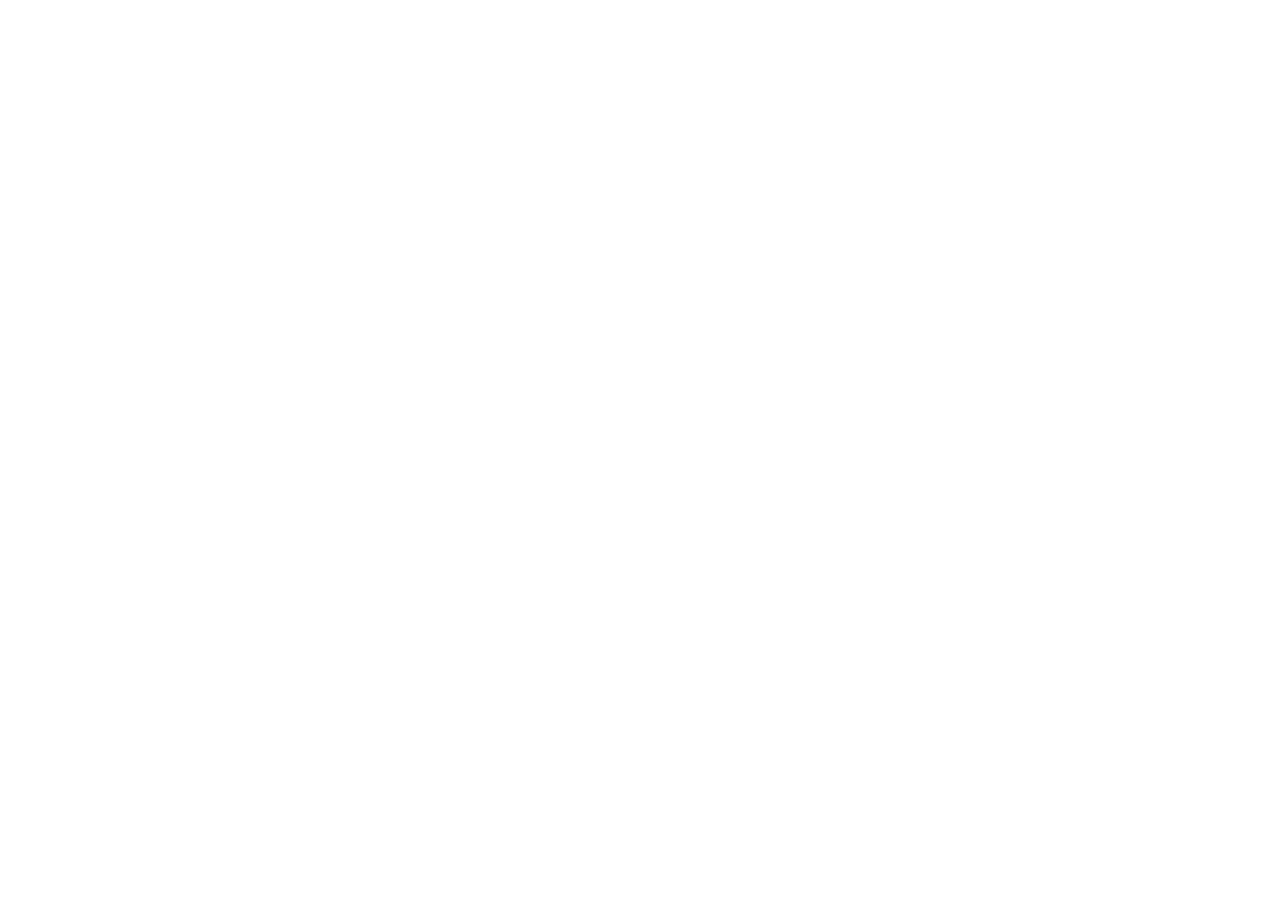
==== multi-step-form/index.html @ ce2be30a "Build project for deployment" ====
<!doctype html>
<html lang="en">
  <head>
    <meta charset="UTF-8" />
    <link rel="icon" type="image/svg+xml" href="/vite.svg" />
    <meta name="viewport" content="width=device-width, initial-scale=1.0" />
    <link rel="preconnect" href="https://fonts.googleapis.com" />
    <link rel="preconnect" href="https://fonts.gstatic.com" crossorigin />
    <link
      href="https://fonts.googleapis.com/css2?family=Ubuntu:ital,wght@0,300;0,400;0,500;0,700;1,300;1,400;1,500;1,700&display=swap"
      rel="stylesheet"
    />
    <title>Multi step form</title>
    <script type="module" crossorigin src="/assets/index-Cx0HceS1.js"></script>
    <link rel="stylesheet" crossorigin href="/assets/index-CZvbJoHm.css">
  </head>
  <body class="font-ubuntu">
    <div id="root"></div>
  </body>
</html>
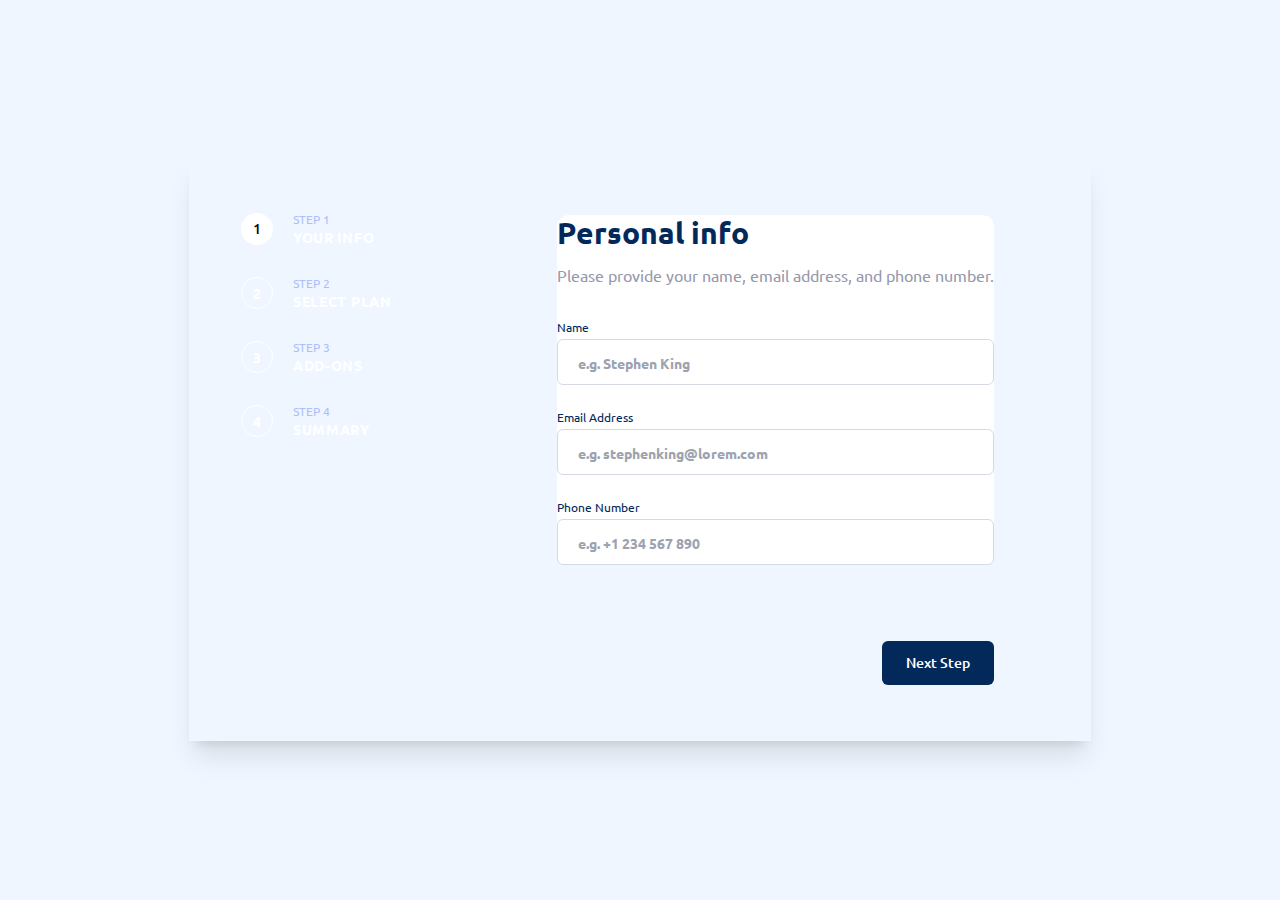
==== commit e63f91a8: "Edit js and css source to be relative to current url" ====
--- a/multi-step-form/index.html
+++ b/multi-step-form/index.html
@@ -11,8 +11,8 @@
       rel="stylesheet"
     />
     <title>Multi step form</title>
-    <script type="module" crossorigin src="/assets/index-Cx0HceS1.js"></script>
-    <link rel="stylesheet" crossorigin href="/assets/index-CZvbJoHm.css">
+    <script type="module" crossorigin src="assets/index-Cx0HceS1.js"></script>
+    <link rel="stylesheet" crossorigin href="assets/index-CZvbJoHm.css" />
   </head>
   <body class="font-ubuntu">
     <div id="root"></div>
--- a/multi-step-form/assets/index-CZvbJoHm.css
+++ b/multi-step-form/assets/index-CZvbJoHm.css
@@ -0,0 +1 @@
+*,:before,:after{--tw-border-spacing-x: 0;--tw-border-spacing-y: 0;--tw-translate-x: 0;--tw-translate-y: 0;--tw-rotate: 0;--tw-skew-x: 0;--tw-skew-y: 0;--tw-scale-x: 1;--tw-scale-y: 1;--tw-pan-x: ;--tw-pan-y: ;--tw-pinch-zoom: ;--tw-scroll-snap-strictness: proximity;--tw-gradient-from-position: ;--tw-gradient-via-position: ;--tw-gradient-to-position: ;--tw-ordinal: ;--tw-slashed-zero: ;--tw-numeric-figure: ;--tw-numeric-spacing: ;--tw-numeric-fraction: ;--tw-ring-inset: ;--tw-ring-offset-width: 0px;--tw-ring-offset-color: #fff;--tw-ring-color: rgb(59 130 246 / .5);--tw-ring-offset-shadow: 0 0 #0000;--tw-ring-shadow: 0 0 #0000;--tw-shadow: 0 0 #0000;--tw-shadow-colored: 0 0 #0000;--tw-blur: ;--tw-brightness: ;--tw-contrast: ;--tw-grayscale: ;--tw-hue-rotate: ;--tw-invert: ;--tw-saturate: ;--tw-sepia: ;--tw-drop-shadow: ;--tw-backdrop-blur: ;--tw-backdrop-brightness: ;--tw-backdrop-contrast: ;--tw-backdrop-grayscale: ;--tw-backdrop-hue-rotate: ;--tw-backdrop-invert: ;--tw-backdrop-opacity: ;--tw-backdrop-saturate: ;--tw-backdrop-sepia: ;--tw-contain-size: ;--tw-contain-layout: ;--tw-contain-paint: ;--tw-contain-style: }::backdrop{--tw-border-spacing-x: 0;--tw-border-spacing-y: 0;--tw-translate-x: 0;--tw-translate-y: 0;--tw-rotate: 0;--tw-skew-x: 0;--tw-skew-y: 0;--tw-scale-x: 1;--tw-scale-y: 1;--tw-pan-x: ;--tw-pan-y: ;--tw-pinch-zoom: ;--tw-scroll-snap-strictness: proximity;--tw-gradient-from-position: ;--tw-gradient-via-position: ;--tw-gradient-to-position: ;--tw-ordinal: ;--tw-slashed-zero: ;--tw-numeric-figure: ;--tw-numeric-spacing: ;--tw-numeric-fraction: ;--tw-ring-inset: ;--tw-ring-offset-width: 0px;--tw-ring-offset-color: #fff;--tw-ring-color: rgb(59 130 246 / .5);--tw-ring-offset-shadow: 0 0 #0000;--tw-ring-shadow: 0 0 #0000;--tw-shadow: 0 0 #0000;--tw-shadow-colored: 0 0 #0000;--tw-blur: ;--tw-brightness: ;--tw-contrast: ;--tw-grayscale: ;--tw-hue-rotate: ;--tw-invert: ;--tw-saturate: ;--tw-sepia: ;--tw-drop-shadow: ;--tw-backdrop-blur: ;--tw-backdrop-brightness: ;--tw-backdrop-contrast: ;--tw-backdrop-grayscale: ;--tw-backdrop-hue-rotate: ;--tw-backdrop-invert: ;--tw-backdrop-opacity: ;--tw-backdrop-saturate: ;--tw-backdrop-sepia: ;--tw-contain-size: ;--tw-contain-layout: ;--tw-contain-paint: ;--tw-contain-style: }*,:before,:after{box-sizing:border-box;border-width:0;border-style:solid;border-color:#e5e7eb}:before,:after{--tw-content: ""}html,:host{line-height:1.5;-webkit-text-size-adjust:100%;-moz-tab-size:4;-o-tab-size:4;tab-size:4;font-family:ui-sans-serif,system-ui,sans-serif,"Apple Color Emoji","Segoe UI Emoji",Segoe UI Symbol,"Noto Color Emoji";font-feature-settings:normal;font-variation-settings:normal;-webkit-tap-highlight-color:transparent}body{margin:0;line-height:inherit}hr{height:0;color:inherit;border-top-width:1px}abbr:where([title]){-webkit-text-decoration:underline dotted;text-decoration:underline dotted}h1,h2,h3,h4,h5,h6{font-size:inherit;font-weight:inherit}a{color:inherit;text-decoration:inherit}b,strong{font-weight:bolder}code,kbd,samp,pre{font-family:ui-monospace,SFMono-Regular,Menlo,Monaco,Consolas,Liberation Mono,Courier New,monospace;font-feature-settings:normal;font-variation-settings:normal;font-size:1em}small{font-size:80%}sub,sup{font-size:75%;line-height:0;position:relative;vertical-align:baseline}sub{bottom:-.25em}sup{top:-.5em}table{text-indent:0;border-color:inherit;border-collapse:collapse}button,input,optgroup,select,textarea{font-family:inherit;font-feature-settings:inherit;font-variation-settings:inherit;font-size:100%;font-weight:inherit;line-height:inherit;letter-spacing:inherit;color:inherit;margin:0;padding:0}button,select{text-transform:none}button,input:where([type=button]),input:where([type=reset]),input:where([type=submit]){-webkit-appearance:button;background-color:transparent;background-image:none}:-moz-focusring{outline:auto}:-moz-ui-invalid{box-shadow:none}progress{vertical-align:baseline}::-webkit-inner-spin-button,::-webkit-outer-spin-button{height:auto}[type=search]{-webkit-appearance:textfield;outline-offset:-2px}::-webkit-search-decoration{-webkit-appearance:none}::-webkit-file-upload-button{-webkit-appearance:button;font:inherit}summary{display:list-item}blockquote,dl,dd,h1,h2,h3,h4,h5,h6,hr,figure,p,pre{margin:0}fieldset{margin:0;padding:0}legend{padding:0}ol,ul,menu{list-style:none;margin:0;padding:0}dialog{padding:0}textarea{resize:vertical}input::-moz-placeholder,textarea::-moz-placeholder{opacity:1;color:#9ca3af}input::placeholder,textarea::placeholder{opacity:1;color:#9ca3af}button,[role=button]{cursor:pointer}:disabled{cursor:default}img,svg,video,canvas,audio,iframe,embed,object{display:block;vertical-align:middle}img,video{max-width:100%;height:auto}[hidden]:where(:not([hidden=until-found])){display:none}:root{--background: 0 0% 100%;--foreground: 0 0% 3.9%;--card: 0 0% 100%;--card-foreground: 0 0% 3.9%;--popover: 0 0% 100%;--popover-foreground: 0 0% 3.9%;--primary: 0 0% 9%;--primary-foreground: 0 0% 98%;--secondary: 0 0% 96.1%;--secondary-foreground: 0 0% 9%;--muted: 0 0% 96.1%;--muted-foreground: 0 0% 45.1%;--accent: 0 0% 96.1%;--accent-foreground: 0 0% 9%;--destructive: 0 84.2% 60.2%;--destructive-foreground: 0 0% 98%;--border: 0 0% 89.8%;--input: 0 0% 89.8%;--ring: 0 0% 3.9%;--chart-1: 12 76% 61%;--chart-2: 173 58% 39%;--chart-3: 197 37% 24%;--chart-4: 43 74% 66%;--chart-5: 27 87% 67%;--radius: .5rem }*{border-color:hsl(var(--border));outline-color:hsl(var(--ring) / .5)}body{background-color:hsl(var(--background));color:hsl(var(--foreground))}.pointer-events-none{pointer-events:none}.absolute{position:absolute}.relative{position:relative}.-top-1{top:-.25rem}.-top-14{top:-3.5rem}.right-0{right:0}.\!mt-10{margin-top:2.5rem!important}.\!mt-5{margin-top:1.25rem!important}.mb-3{margin-bottom:.75rem}.ml-3{margin-left:.75rem}.ml-auto{margin-left:auto}.mt-1{margin-top:.25rem}.mt-10{margin-top:2.5rem}.block{display:block}.flex{display:flex}.inline-flex{display:inline-flex}.grid{display:grid}.hidden{display:none}.aspect-square{aspect-ratio:1 / 1}.h-4{height:1rem}.h-5{height:1.25rem}.h-8{height:2rem}.h-full{height:100%}.h-screen{height:100vh}.w-14{width:3.5rem}.w-4{width:1rem}.w-5{width:1.25rem}.w-8{width:2rem}.w-9{width:2.25rem}.min-w-10{min-width:2.5rem}.max-w-\[1024px\]{max-width:1024px}.shrink-0{flex-shrink:0}.cursor-pointer{cursor:pointer}.grid-rows-\[23vh\,1fr\]{grid-template-rows:23vh 1fr}.grid-rows-\[auto\,1fr\]{grid-template-rows:auto 1fr}.flex-col{flex-direction:column}.place-items-center{place-items:center}.items-center{align-items:center}.justify-center{justify-content:center}.justify-between{justify-content:space-between}.justify-items-start{justify-items:start}.justify-items-center{justify-items:center}.gap-0\.5{gap:.125rem}.gap-1{gap:.25rem}.gap-2{gap:.5rem}.gap-3{gap:.75rem}.gap-4{gap:1rem}.gap-5{gap:1.25rem}.space-y-3>:not([hidden])~:not([hidden]){--tw-space-y-reverse: 0;margin-top:calc(.75rem * calc(1 - var(--tw-space-y-reverse)));margin-bottom:calc(.75rem * var(--tw-space-y-reverse))}.space-y-5>:not([hidden])~:not([hidden]){--tw-space-y-reverse: 0;margin-top:calc(1.25rem * calc(1 - var(--tw-space-y-reverse)));margin-bottom:calc(1.25rem * var(--tw-space-y-reverse))}.self-end{align-self:flex-end}.rounded-full{border-radius:9999px}.rounded-md{border-radius:calc(var(--radius) - 2px)}.rounded-sm{border-radius:calc(var(--radius) - 4px)}.rounded-xl{border-radius:.75rem}.border{border-width:1px}.border-2{border-width:2px}.border-b{border-bottom-width:1px}.border-neutral-cool-gray{--tw-border-opacity: 1;border-color:hsl(231 11% 63% / var(--tw-border-opacity, 1))}.border-neutral-light-gray{--tw-border-opacity: 1;border-color:hsl(229 24% 87% / var(--tw-border-opacity, 1))}.border-primary{border-color:hsl(var(--primary))}.border-primary-marine-blue{--tw-border-opacity: 1;border-color:hsl(213 96% 18% / var(--tw-border-opacity, 1))}.border-primary-purplish-blue{--tw-border-opacity: 1;border-color:hsl(243 100% 62% / var(--tw-border-opacity, 1))}.border-primary-strawberry-red{--tw-border-opacity: 1;border-color:hsl(354 84% 57% / var(--tw-border-opacity, 1))}.border-transparent{border-color:transparent}.border-white{--tw-border-opacity: 1;border-color:rgb(255 255 255 / var(--tw-border-opacity, 1))}.\!bg-primary-marine-blue{--tw-bg-opacity: 1 !important;background-color:hsl(213 96% 18% / var(--tw-bg-opacity, 1))!important}.bg-background{background-color:hsl(var(--background))}.bg-neutral-magnolia{--tw-bg-opacity: 1;background-color:hsl(217 100% 97% / var(--tw-bg-opacity, 1))}.bg-primary-marine-blue{--tw-bg-opacity: 1;background-color:hsl(213 96% 18% / var(--tw-bg-opacity, 1))}.bg-white{--tw-bg-opacity: 1;background-color:rgb(255 255 255 / var(--tw-bg-opacity, 1))}.bg-\[url\(\'\/images\/bg-sidebar-mobile\.svg\'\)\]{background-image:url(/images/bg-sidebar-mobile.svg)}.bg-cover{background-size:cover}.bg-center{background-position:center}.p-4{padding:1rem}.p-5{padding:1.25rem}.p-8{padding:2rem}.p-9{padding:2.25rem}.px-4{padding-left:1rem;padding-right:1rem}.px-5{padding-left:1.25rem;padding-right:1.25rem}.px-6{padding-left:1.5rem;padding-right:1.5rem}.py-10{padding-top:2.5rem;padding-bottom:2.5rem}.py-2{padding-top:.5rem;padding-bottom:.5rem}.py-2\.5{padding-top:.625rem;padding-bottom:.625rem}.py-3{padding-top:.75rem;padding-bottom:.75rem}.py-8{padding-top:2rem;padding-bottom:2rem}.pb-2{padding-bottom:.5rem}.text-center{text-align:center}.text-start{text-align:start}.font-ubuntu{font-family:Ubuntu,sans-serif}.text-2xl{font-size:1.5rem;line-height:2rem}.text-sm{font-size:.875rem;line-height:1.25rem}.text-xs{font-size:.75rem;line-height:1rem}.font-bold{font-weight:700}.font-medium{font-weight:500}.font-normal{font-weight:400}.font-semibold{font-weight:600}.uppercase{text-transform:uppercase}.tracking-normal{letter-spacing:0em}.tracking-wider{letter-spacing:.05em}.text-current{color:currentColor}.text-neutral-cool-gray{--tw-text-opacity: 1;color:hsl(231 11% 63% / var(--tw-text-opacity, 1))}.text-primary-marine-blue{--tw-text-opacity: 1;color:hsl(213 96% 18% / var(--tw-text-opacity, 1))}.text-primary-pastel-blue{--tw-text-opacity: 1;color:hsl(228 100% 84% / var(--tw-text-opacity, 1))}.text-primary-purplish-blue{--tw-text-opacity: 1;color:hsl(243 100% 62% / var(--tw-text-opacity, 1))}.text-primary-strawberry-red{--tw-text-opacity: 1;color:hsl(354 84% 57% / var(--tw-text-opacity, 1))}.text-white{--tw-text-opacity: 1;color:rgb(255 255 255 / var(--tw-text-opacity, 1))}.underline{text-decoration-line:underline}.accent-primary-purplish-blue{accent-color:hsl(243,100%,62%)}.shadow{--tw-shadow: 0 1px 3px 0 rgb(0 0 0 / .1), 0 1px 2px -1px rgb(0 0 0 / .1);--tw-shadow-colored: 0 1px 3px 0 var(--tw-shadow-color), 0 1px 2px -1px var(--tw-shadow-color);box-shadow:var(--tw-ring-offset-shadow, 0 0 #0000),var(--tw-ring-shadow, 0 0 #0000),var(--tw-shadow)}.shadow-lg{--tw-shadow: 0 10px 15px -3px rgb(0 0 0 / .1), 0 4px 6px -4px rgb(0 0 0 / .1);--tw-shadow-colored: 0 10px 15px -3px var(--tw-shadow-color), 0 4px 6px -4px var(--tw-shadow-color);box-shadow:var(--tw-ring-offset-shadow, 0 0 #0000),var(--tw-ring-shadow, 0 0 #0000),var(--tw-shadow)}.shadow-sm{--tw-shadow: 0 1px 2px 0 rgb(0 0 0 / .05);--tw-shadow-colored: 0 1px 2px 0 var(--tw-shadow-color);box-shadow:var(--tw-ring-offset-shadow, 0 0 #0000),var(--tw-ring-shadow, 0 0 #0000),var(--tw-shadow)}.shadow-xl{--tw-shadow: 0 20px 25px -5px rgb(0 0 0 / .1), 0 8px 10px -6px rgb(0 0 0 / .1);--tw-shadow-colored: 0 20px 25px -5px var(--tw-shadow-color), 0 8px 10px -6px var(--tw-shadow-color);box-shadow:var(--tw-ring-offset-shadow, 0 0 #0000),var(--tw-ring-shadow, 0 0 #0000),var(--tw-shadow)}.ring-0{--tw-ring-offset-shadow: var(--tw-ring-inset) 0 0 0 var(--tw-ring-offset-width) var(--tw-ring-offset-color);--tw-ring-shadow: var(--tw-ring-inset) 0 0 0 calc(0px + var(--tw-ring-offset-width)) var(--tw-ring-color);box-shadow:var(--tw-ring-offset-shadow),var(--tw-ring-shadow),var(--tw-shadow, 0 0 #0000)}.filter{filter:var(--tw-blur) var(--tw-brightness) var(--tw-contrast) var(--tw-grayscale) var(--tw-hue-rotate) var(--tw-invert) var(--tw-saturate) var(--tw-sepia) var(--tw-drop-shadow)}.transition-all{transition-property:all;transition-timing-function:cubic-bezier(.4,0,.2,1);transition-duration:.15s}.transition-colors{transition-property:color,background-color,border-color,text-decoration-color,fill,stroke;transition-timing-function:cubic-bezier(.4,0,.2,1);transition-duration:.15s}.transition-transform{transition-property:transform;transition-timing-function:cubic-bezier(.4,0,.2,1);transition-duration:.15s}.duration-300{transition-duration:.3s}@keyframes enter{0%{opacity:var(--tw-enter-opacity, 1);transform:translate3d(var(--tw-enter-translate-x, 0),var(--tw-enter-translate-y, 0),0) scale3d(var(--tw-enter-scale, 1),var(--tw-enter-scale, 1),var(--tw-enter-scale, 1)) rotate(var(--tw-enter-rotate, 0))}}@keyframes exit{to{opacity:var(--tw-exit-opacity, 1);transform:translate3d(var(--tw-exit-translate-x, 0),var(--tw-exit-translate-y, 0),0) scale3d(var(--tw-exit-scale, 1),var(--tw-exit-scale, 1),var(--tw-exit-scale, 1)) rotate(var(--tw-exit-rotate, 0))}}.duration-300{animation-duration:.3s}.placeholder\:text-sm::-moz-placeholder{font-size:.875rem;line-height:1.25rem}.placeholder\:text-sm::placeholder{font-size:.875rem;line-height:1.25rem}.placeholder\:font-semibold::-moz-placeholder{font-weight:600}.placeholder\:font-semibold::placeholder{font-weight:600}.hover\:cursor-pointer:hover{cursor:pointer}.hover\:border-primary-marine-blue:hover{--tw-border-opacity: 1;border-color:hsl(213 96% 18% / var(--tw-border-opacity, 1))}.hover\:border-primary-purplish-blue:hover{--tw-border-opacity: 1;border-color:hsl(243 100% 62% / var(--tw-border-opacity, 1))}.hover\:bg-primary-marine-blue\/85:hover{background-color:#02295ad9}.hover\:text-primary-marine-blue:hover{--tw-text-opacity: 1;color:hsl(213 96% 18% / var(--tw-text-opacity, 1))}.hover\:text-primary-purplish-blue:hover{--tw-text-opacity: 1;color:hsl(243 100% 62% / var(--tw-text-opacity, 1))}.focus\:outline:focus{outline-style:solid}.focus\:outline-primary-marine-blue:focus{outline-color:#02295a}.focus-visible\:outline-none:focus-visible{outline:2px solid transparent;outline-offset:2px}.focus-visible\:ring-1:focus-visible{--tw-ring-offset-shadow: var(--tw-ring-inset) 0 0 0 var(--tw-ring-offset-width) var(--tw-ring-offset-color);--tw-ring-shadow: var(--tw-ring-inset) 0 0 0 calc(1px + var(--tw-ring-offset-width)) var(--tw-ring-color);box-shadow:var(--tw-ring-offset-shadow),var(--tw-ring-shadow),var(--tw-shadow, 0 0 #0000)}.focus-visible\:ring-2:focus-visible{--tw-ring-offset-shadow: var(--tw-ring-inset) 0 0 0 var(--tw-ring-offset-width) var(--tw-ring-offset-color);--tw-ring-shadow: var(--tw-ring-inset) 0 0 0 calc(2px + var(--tw-ring-offset-width)) var(--tw-ring-color);box-shadow:var(--tw-ring-offset-shadow),var(--tw-ring-shadow),var(--tw-shadow, 0 0 #0000)}.focus-visible\:ring-ring:focus-visible{--tw-ring-color: hsl(var(--ring))}.focus-visible\:ring-offset-2:focus-visible{--tw-ring-offset-width: 2px}.focus-visible\:ring-offset-background:focus-visible{--tw-ring-offset-color: hsl(var(--background))}.disabled\:cursor-not-allowed:disabled{cursor:not-allowed}.disabled\:opacity-50:disabled{opacity:.5}.data-\[state\=checked\]\:translate-x-4[data-state=checked]{--tw-translate-x: 1rem;transform:translate(var(--tw-translate-x),var(--tw-translate-y)) rotate(var(--tw-rotate)) skew(var(--tw-skew-x)) skewY(var(--tw-skew-y)) scaleX(var(--tw-scale-x)) scaleY(var(--tw-scale-y))}.data-\[state\=unchecked\]\:translate-x-0[data-state=unchecked]{--tw-translate-x: 0px;transform:translate(var(--tw-translate-x),var(--tw-translate-y)) rotate(var(--tw-rotate)) skew(var(--tw-skew-x)) skewY(var(--tw-skew-y)) scaleX(var(--tw-scale-x)) scaleY(var(--tw-scale-y))}.data-\[state\=checked\]\:bg-primary[data-state=checked]{background-color:hsl(var(--primary))}.data-\[state\=unchecked\]\:bg-input[data-state=unchecked]{background-color:hsl(var(--input))}.data-\[state\=checked\]\:text-primary-foreground[data-state=checked]{color:hsl(var(--primary-foreground))}@media (min-width: 1024px){.lg\:top-0{top:0}.lg\:my-36{margin-top:9rem;margin-bottom:9rem}.lg\:\!mb-10{margin-bottom:2.5rem!important}.lg\:\!mb-8{margin-bottom:2rem!important}.lg\:\!mt-7{margin-top:1.75rem!important}.lg\:flex{display:flex}.lg\:grid{display:grid}.lg\:h-auto{height:auto}.lg\:h-full{height:100%}.lg\:min-h-\[550px\]{min-height:550px}.lg\:min-w-\[270px\]{min-width:270px}.lg\:min-w-\[400px\]{min-width:400px}.lg\:grid-cols-3{grid-template-columns:repeat(3,minmax(0,1fr))}.lg\:grid-cols-\[270px_minmax\(600px\,1fr\)\]{grid-template-columns:270px minmax(600px,1fr)}.lg\:grid-rows-1{grid-template-rows:repeat(1,minmax(0,1fr))}.lg\:flex-col{flex-direction:column}.lg\:place-items-center{place-items:center}.lg\:items-start{align-items:flex-start}.lg\:gap-12{gap:3rem}.lg\:gap-6{gap:1.5rem}.lg\:gap-7{gap:1.75rem}.lg\:place-self-center{place-self:center}.lg\:rounded-xl{border-radius:.75rem}.lg\:bg-neutral-magnolia{--tw-bg-opacity: 1;background-color:hsl(217 100% 97% / var(--tw-bg-opacity, 1))}.lg\:bg-\[url\(\'\/images\/bg-sidebar-desktop\.svg\'\)\]{background-image:url(/images/bg-sidebar-desktop.svg)}.lg\:p-0{padding:0}.lg\:p-4{padding:1rem}.lg\:px-24{padding-left:6rem;padding-right:6rem}.lg\:px-6{padding-left:1.5rem;padding-right:1.5rem}.lg\:py-10{padding-top:2.5rem;padding-bottom:2.5rem}.lg\:py-3{padding-top:.75rem;padding-bottom:.75rem}.lg\:pr-12{padding-right:3rem}.lg\:text-3xl{font-size:1.875rem;line-height:2.25rem}.lg\:text-\[0\.95rem\]{font-size:.95rem}.lg\:text-sm{font-size:.875rem;line-height:1.25rem}.lg\:shadow-none{--tw-shadow: 0 0 #0000;--tw-shadow-colored: 0 0 #0000;box-shadow:var(--tw-ring-offset-shadow, 0 0 #0000),var(--tw-ring-shadow, 0 0 #0000),var(--tw-shadow)}.lg\:shadow-xl{--tw-shadow: 0 20px 25px -5px rgb(0 0 0 / .1), 0 8px 10px -6px rgb(0 0 0 / .1);--tw-shadow-colored: 0 20px 25px -5px var(--tw-shadow-color), 0 8px 10px -6px var(--tw-shadow-color);box-shadow:var(--tw-ring-offset-shadow, 0 0 #0000),var(--tw-ring-shadow, 0 0 #0000),var(--tw-shadow)}}
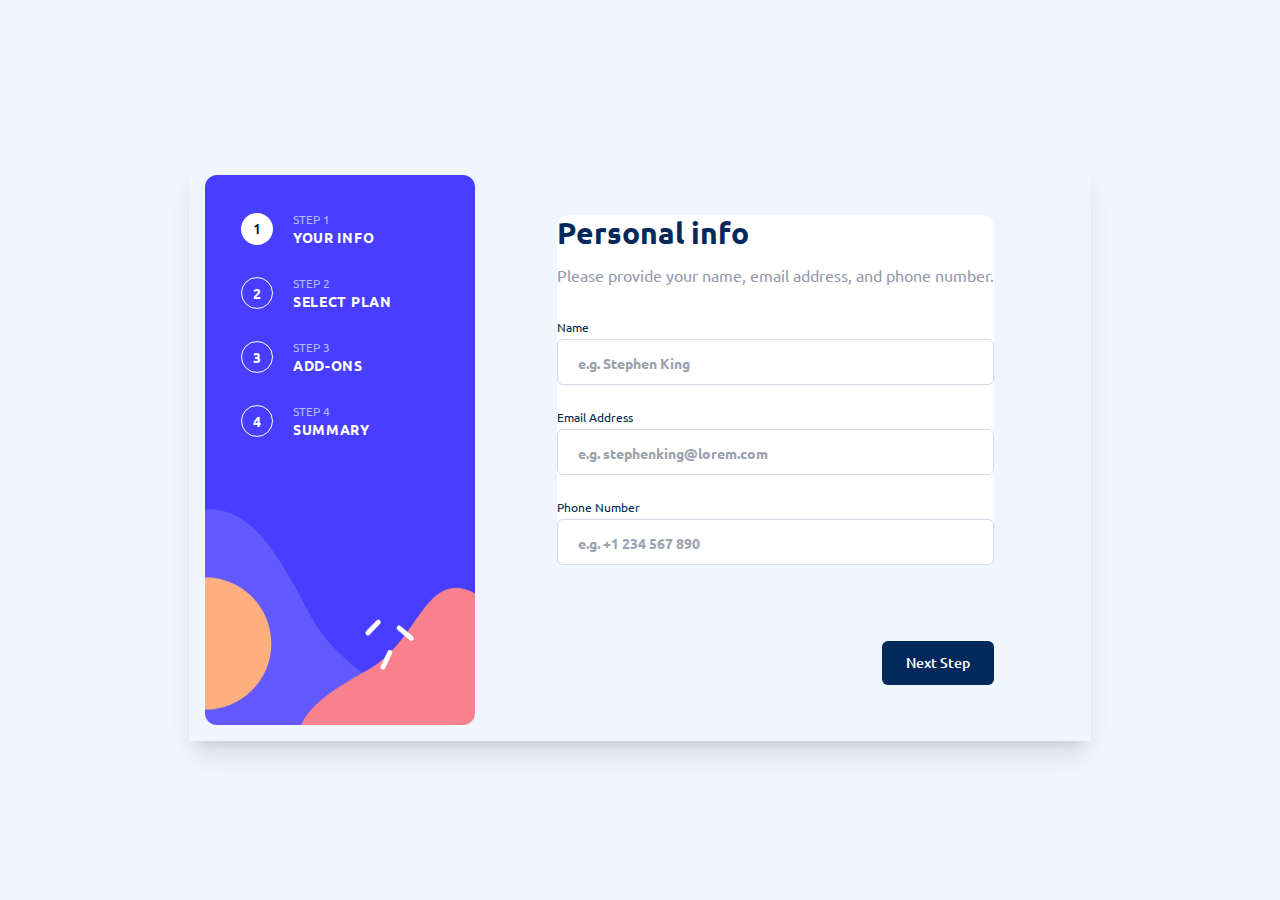
==== commit 53a726d7: "Fix background path" ====
--- a/multi-step-form/index.html
+++ b/multi-step-form/index.html
@@ -2,7 +2,7 @@
 <html lang="en">
   <head>
     <meta charset="UTF-8" />
-    <link rel="icon" type="image/svg+xml" href="/vite.svg" />
+    <link rel="icon" type="image/svg+xml" href="./vite.svg" />
     <meta name="viewport" content="width=device-width, initial-scale=1.0" />
     <link rel="preconnect" href="https://fonts.googleapis.com" />
     <link rel="preconnect" href="https://fonts.gstatic.com" crossorigin />
@@ -11,8 +11,8 @@
       rel="stylesheet"
     />
     <title>Multi step form</title>
-    <script type="module" crossorigin src="assets/index-Cx0HceS1.js"></script>
-    <link rel="stylesheet" crossorigin href="assets/index-CZvbJoHm.css" />
+    <script type="module" crossorigin src="./assets/index-Bz0gQOQI.js"></script>
+    <link rel="stylesheet" crossorigin href="./assets/index-C8BPb2s_.css">
   </head>
   <body class="font-ubuntu">
     <div id="root"></div>
--- a/multi-step-form/assets/index-C8BPb2s_.css
+++ b/multi-step-form/assets/index-C8BPb2s_.css
@@ -0,0 +1 @@
+*,:before,:after{--tw-border-spacing-x: 0;--tw-border-spacing-y: 0;--tw-translate-x: 0;--tw-translate-y: 0;--tw-rotate: 0;--tw-skew-x: 0;--tw-skew-y: 0;--tw-scale-x: 1;--tw-scale-y: 1;--tw-pan-x: ;--tw-pan-y: ;--tw-pinch-zoom: ;--tw-scroll-snap-strictness: proximity;--tw-gradient-from-position: ;--tw-gradient-via-position: ;--tw-gradient-to-position: ;--tw-ordinal: ;--tw-slashed-zero: ;--tw-numeric-figure: ;--tw-numeric-spacing: ;--tw-numeric-fraction: ;--tw-ring-inset: ;--tw-ring-offset-width: 0px;--tw-ring-offset-color: #fff;--tw-ring-color: rgb(59 130 246 / .5);--tw-ring-offset-shadow: 0 0 #0000;--tw-ring-shadow: 0 0 #0000;--tw-shadow: 0 0 #0000;--tw-shadow-colored: 0 0 #0000;--tw-blur: ;--tw-brightness: ;--tw-contrast: ;--tw-grayscale: ;--tw-hue-rotate: ;--tw-invert: ;--tw-saturate: ;--tw-sepia: ;--tw-drop-shadow: ;--tw-backdrop-blur: ;--tw-backdrop-brightness: ;--tw-backdrop-contrast: ;--tw-backdrop-grayscale: ;--tw-backdrop-hue-rotate: ;--tw-backdrop-invert: ;--tw-backdrop-opacity: ;--tw-backdrop-saturate: ;--tw-backdrop-sepia: ;--tw-contain-size: ;--tw-contain-layout: ;--tw-contain-paint: ;--tw-contain-style: }::backdrop{--tw-border-spacing-x: 0;--tw-border-spacing-y: 0;--tw-translate-x: 0;--tw-translate-y: 0;--tw-rotate: 0;--tw-skew-x: 0;--tw-skew-y: 0;--tw-scale-x: 1;--tw-scale-y: 1;--tw-pan-x: ;--tw-pan-y: ;--tw-pinch-zoom: ;--tw-scroll-snap-strictness: proximity;--tw-gradient-from-position: ;--tw-gradient-via-position: ;--tw-gradient-to-position: ;--tw-ordinal: ;--tw-slashed-zero: ;--tw-numeric-figure: ;--tw-numeric-spacing: ;--tw-numeric-fraction: ;--tw-ring-inset: ;--tw-ring-offset-width: 0px;--tw-ring-offset-color: #fff;--tw-ring-color: rgb(59 130 246 / .5);--tw-ring-offset-shadow: 0 0 #0000;--tw-ring-shadow: 0 0 #0000;--tw-shadow: 0 0 #0000;--tw-shadow-colored: 0 0 #0000;--tw-blur: ;--tw-brightness: ;--tw-contrast: ;--tw-grayscale: ;--tw-hue-rotate: ;--tw-invert: ;--tw-saturate: ;--tw-sepia: ;--tw-drop-shadow: ;--tw-backdrop-blur: ;--tw-backdrop-brightness: ;--tw-backdrop-contrast: ;--tw-backdrop-grayscale: ;--tw-backdrop-hue-rotate: ;--tw-backdrop-invert: ;--tw-backdrop-opacity: ;--tw-backdrop-saturate: ;--tw-backdrop-sepia: ;--tw-contain-size: ;--tw-contain-layout: ;--tw-contain-paint: ;--tw-contain-style: }*,:before,:after{box-sizing:border-box;border-width:0;border-style:solid;border-color:#e5e7eb}:before,:after{--tw-content: ""}html,:host{line-height:1.5;-webkit-text-size-adjust:100%;-moz-tab-size:4;-o-tab-size:4;tab-size:4;font-family:ui-sans-serif,system-ui,sans-serif,"Apple Color Emoji","Segoe UI Emoji",Segoe UI Symbol,"Noto Color Emoji";font-feature-settings:normal;font-variation-settings:normal;-webkit-tap-highlight-color:transparent}body{margin:0;line-height:inherit}hr{height:0;color:inherit;border-top-width:1px}abbr:where([title]){-webkit-text-decoration:underline dotted;text-decoration:underline dotted}h1,h2,h3,h4,h5,h6{font-size:inherit;font-weight:inherit}a{color:inherit;text-decoration:inherit}b,strong{font-weight:bolder}code,kbd,samp,pre{font-family:ui-monospace,SFMono-Regular,Menlo,Monaco,Consolas,Liberation Mono,Courier New,monospace;font-feature-settings:normal;font-variation-settings:normal;font-size:1em}small{font-size:80%}sub,sup{font-size:75%;line-height:0;position:relative;vertical-align:baseline}sub{bottom:-.25em}sup{top:-.5em}table{text-indent:0;border-color:inherit;border-collapse:collapse}button,input,optgroup,select,textarea{font-family:inherit;font-feature-settings:inherit;font-variation-settings:inherit;font-size:100%;font-weight:inherit;line-height:inherit;letter-spacing:inherit;color:inherit;margin:0;padding:0}button,select{text-transform:none}button,input:where([type=button]),input:where([type=reset]),input:where([type=submit]){-webkit-appearance:button;background-color:transparent;background-image:none}:-moz-focusring{outline:auto}:-moz-ui-invalid{box-shadow:none}progress{vertical-align:baseline}::-webkit-inner-spin-button,::-webkit-outer-spin-button{height:auto}[type=search]{-webkit-appearance:textfield;outline-offset:-2px}::-webkit-search-decoration{-webkit-appearance:none}::-webkit-file-upload-button{-webkit-appearance:button;font:inherit}summary{display:list-item}blockquote,dl,dd,h1,h2,h3,h4,h5,h6,hr,figure,p,pre{margin:0}fieldset{margin:0;padding:0}legend{padding:0}ol,ul,menu{list-style:none;margin:0;padding:0}dialog{padding:0}textarea{resize:vertical}input::-moz-placeholder,textarea::-moz-placeholder{opacity:1;color:#9ca3af}input::placeholder,textarea::placeholder{opacity:1;color:#9ca3af}button,[role=button]{cursor:pointer}:disabled{cursor:default}img,svg,video,canvas,audio,iframe,embed,object{display:block;vertical-align:middle}img,video{max-width:100%;height:auto}[hidden]:where(:not([hidden=until-found])){display:none}:root{--background: 0 0% 100%;--foreground: 0 0% 3.9%;--card: 0 0% 100%;--card-foreground: 0 0% 3.9%;--popover: 0 0% 100%;--popover-foreground: 0 0% 3.9%;--primary: 0 0% 9%;--primary-foreground: 0 0% 98%;--secondary: 0 0% 96.1%;--secondary-foreground: 0 0% 9%;--muted: 0 0% 96.1%;--muted-foreground: 0 0% 45.1%;--accent: 0 0% 96.1%;--accent-foreground: 0 0% 9%;--destructive: 0 84.2% 60.2%;--destructive-foreground: 0 0% 98%;--border: 0 0% 89.8%;--input: 0 0% 89.8%;--ring: 0 0% 3.9%;--chart-1: 12 76% 61%;--chart-2: 173 58% 39%;--chart-3: 197 37% 24%;--chart-4: 43 74% 66%;--chart-5: 27 87% 67%;--radius: .5rem }*{border-color:hsl(var(--border));outline-color:hsl(var(--ring) / .5)}body{background-color:hsl(var(--background));color:hsl(var(--foreground))}.pointer-events-none{pointer-events:none}.absolute{position:absolute}.relative{position:relative}.-top-1{top:-.25rem}.-top-14{top:-3.5rem}.right-0{right:0}.\!mt-10{margin-top:2.5rem!important}.\!mt-5{margin-top:1.25rem!important}.mb-3{margin-bottom:.75rem}.ml-3{margin-left:.75rem}.ml-auto{margin-left:auto}.mt-1{margin-top:.25rem}.mt-10{margin-top:2.5rem}.block{display:block}.flex{display:flex}.inline-flex{display:inline-flex}.grid{display:grid}.hidden{display:none}.aspect-square{aspect-ratio:1 / 1}.h-4{height:1rem}.h-5{height:1.25rem}.h-8{height:2rem}.h-full{height:100%}.h-screen{height:100vh}.w-14{width:3.5rem}.w-4{width:1rem}.w-5{width:1.25rem}.w-8{width:2rem}.w-9{width:2.25rem}.min-w-10{min-width:2.5rem}.max-w-\[1024px\]{max-width:1024px}.shrink-0{flex-shrink:0}.cursor-pointer{cursor:pointer}.grid-rows-\[23vh\,1fr\]{grid-template-rows:23vh 1fr}.grid-rows-\[auto\,1fr\]{grid-template-rows:auto 1fr}.flex-col{flex-direction:column}.place-items-center{place-items:center}.items-center{align-items:center}.justify-center{justify-content:center}.justify-between{justify-content:space-between}.justify-items-start{justify-items:start}.justify-items-center{justify-items:center}.gap-0\.5{gap:.125rem}.gap-1{gap:.25rem}.gap-2{gap:.5rem}.gap-3{gap:.75rem}.gap-4{gap:1rem}.gap-5{gap:1.25rem}.space-y-3>:not([hidden])~:not([hidden]){--tw-space-y-reverse: 0;margin-top:calc(.75rem * calc(1 - var(--tw-space-y-reverse)));margin-bottom:calc(.75rem * var(--tw-space-y-reverse))}.space-y-5>:not([hidden])~:not([hidden]){--tw-space-y-reverse: 0;margin-top:calc(1.25rem * calc(1 - var(--tw-space-y-reverse)));margin-bottom:calc(1.25rem * var(--tw-space-y-reverse))}.self-end{align-self:flex-end}.rounded-full{border-radius:9999px}.rounded-md{border-radius:calc(var(--radius) - 2px)}.rounded-sm{border-radius:calc(var(--radius) - 4px)}.rounded-xl{border-radius:.75rem}.border{border-width:1px}.border-2{border-width:2px}.border-b{border-bottom-width:1px}.border-neutral-cool-gray{--tw-border-opacity: 1;border-color:hsl(231 11% 63% / var(--tw-border-opacity, 1))}.border-neutral-light-gray{--tw-border-opacity: 1;border-color:hsl(229 24% 87% / var(--tw-border-opacity, 1))}.border-primary{border-color:hsl(var(--primary))}.border-primary-marine-blue{--tw-border-opacity: 1;border-color:hsl(213 96% 18% / var(--tw-border-opacity, 1))}.border-primary-purplish-blue{--tw-border-opacity: 1;border-color:hsl(243 100% 62% / var(--tw-border-opacity, 1))}.border-primary-strawberry-red{--tw-border-opacity: 1;border-color:hsl(354 84% 57% / var(--tw-border-opacity, 1))}.border-transparent{border-color:transparent}.border-white{--tw-border-opacity: 1;border-color:rgb(255 255 255 / var(--tw-border-opacity, 1))}.\!bg-primary-marine-blue{--tw-bg-opacity: 1 !important;background-color:hsl(213 96% 18% / var(--tw-bg-opacity, 1))!important}.bg-background{background-color:hsl(var(--background))}.bg-neutral-magnolia{--tw-bg-opacity: 1;background-color:hsl(217 100% 97% / var(--tw-bg-opacity, 1))}.bg-primary-marine-blue{--tw-bg-opacity: 1;background-color:hsl(213 96% 18% / var(--tw-bg-opacity, 1))}.bg-white{--tw-bg-opacity: 1;background-color:rgb(255 255 255 / var(--tw-bg-opacity, 1))}.bg-\[url\(\'\.\.\/images\/bg-sidebar-mobile\.svg\'\)\]{background-image:url(../images/bg-sidebar-mobile.svg)}.bg-cover{background-size:cover}.bg-center{background-position:center}.p-4{padding:1rem}.p-5{padding:1.25rem}.p-8{padding:2rem}.p-9{padding:2.25rem}.px-4{padding-left:1rem;padding-right:1rem}.px-5{padding-left:1.25rem;padding-right:1.25rem}.px-6{padding-left:1.5rem;padding-right:1.5rem}.py-10{padding-top:2.5rem;padding-bottom:2.5rem}.py-2{padding-top:.5rem;padding-bottom:.5rem}.py-2\.5{padding-top:.625rem;padding-bottom:.625rem}.py-3{padding-top:.75rem;padding-bottom:.75rem}.py-8{padding-top:2rem;padding-bottom:2rem}.pb-2{padding-bottom:.5rem}.text-center{text-align:center}.text-start{text-align:start}.font-ubuntu{font-family:Ubuntu,sans-serif}.text-2xl{font-size:1.5rem;line-height:2rem}.text-sm{font-size:.875rem;line-height:1.25rem}.text-xs{font-size:.75rem;line-height:1rem}.font-bold{font-weight:700}.font-medium{font-weight:500}.font-normal{font-weight:400}.font-semibold{font-weight:600}.uppercase{text-transform:uppercase}.tracking-normal{letter-spacing:0em}.tracking-wider{letter-spacing:.05em}.text-current{color:currentColor}.text-neutral-cool-gray{--tw-text-opacity: 1;color:hsl(231 11% 63% / var(--tw-text-opacity, 1))}.text-primary-marine-blue{--tw-text-opacity: 1;color:hsl(213 96% 18% / var(--tw-text-opacity, 1))}.text-primary-pastel-blue{--tw-text-opacity: 1;color:hsl(228 100% 84% / var(--tw-text-opacity, 1))}.text-primary-purplish-blue{--tw-text-opacity: 1;color:hsl(243 100% 62% / var(--tw-text-opacity, 1))}.text-primary-strawberry-red{--tw-text-opacity: 1;color:hsl(354 84% 57% / var(--tw-text-opacity, 1))}.text-white{--tw-text-opacity: 1;color:rgb(255 255 255 / var(--tw-text-opacity, 1))}.underline{text-decoration-line:underline}.accent-primary-purplish-blue{accent-color:hsl(243,100%,62%)}.shadow{--tw-shadow: 0 1px 3px 0 rgb(0 0 0 / .1), 0 1px 2px -1px rgb(0 0 0 / .1);--tw-shadow-colored: 0 1px 3px 0 var(--tw-shadow-color), 0 1px 2px -1px var(--tw-shadow-color);box-shadow:var(--tw-ring-offset-shadow, 0 0 #0000),var(--tw-ring-shadow, 0 0 #0000),var(--tw-shadow)}.shadow-lg{--tw-shadow: 0 10px 15px -3px rgb(0 0 0 / .1), 0 4px 6px -4px rgb(0 0 0 / .1);--tw-shadow-colored: 0 10px 15px -3px var(--tw-shadow-color), 0 4px 6px -4px var(--tw-shadow-color);box-shadow:var(--tw-ring-offset-shadow, 0 0 #0000),var(--tw-ring-shadow, 0 0 #0000),var(--tw-shadow)}.shadow-sm{--tw-shadow: 0 1px 2px 0 rgb(0 0 0 / .05);--tw-shadow-colored: 0 1px 2px 0 var(--tw-shadow-color);box-shadow:var(--tw-ring-offset-shadow, 0 0 #0000),var(--tw-ring-shadow, 0 0 #0000),var(--tw-shadow)}.shadow-xl{--tw-shadow: 0 20px 25px -5px rgb(0 0 0 / .1), 0 8px 10px -6px rgb(0 0 0 / .1);--tw-shadow-colored: 0 20px 25px -5px var(--tw-shadow-color), 0 8px 10px -6px var(--tw-shadow-color);box-shadow:var(--tw-ring-offset-shadow, 0 0 #0000),var(--tw-ring-shadow, 0 0 #0000),var(--tw-shadow)}.ring-0{--tw-ring-offset-shadow: var(--tw-ring-inset) 0 0 0 var(--tw-ring-offset-width) var(--tw-ring-offset-color);--tw-ring-shadow: var(--tw-ring-inset) 0 0 0 calc(0px + var(--tw-ring-offset-width)) var(--tw-ring-color);box-shadow:var(--tw-ring-offset-shadow),var(--tw-ring-shadow),var(--tw-shadow, 0 0 #0000)}.filter{filter:var(--tw-blur) var(--tw-brightness) var(--tw-contrast) var(--tw-grayscale) var(--tw-hue-rotate) var(--tw-invert) var(--tw-saturate) var(--tw-sepia) var(--tw-drop-shadow)}.transition-all{transition-property:all;transition-timing-function:cubic-bezier(.4,0,.2,1);transition-duration:.15s}.transition-colors{transition-property:color,background-color,border-color,text-decoration-color,fill,stroke;transition-timing-function:cubic-bezier(.4,0,.2,1);transition-duration:.15s}.transition-transform{transition-property:transform;transition-timing-function:cubic-bezier(.4,0,.2,1);transition-duration:.15s}.duration-300{transition-duration:.3s}@keyframes enter{0%{opacity:var(--tw-enter-opacity, 1);transform:translate3d(var(--tw-enter-translate-x, 0),var(--tw-enter-translate-y, 0),0) scale3d(var(--tw-enter-scale, 1),var(--tw-enter-scale, 1),var(--tw-enter-scale, 1)) rotate(var(--tw-enter-rotate, 0))}}@keyframes exit{to{opacity:var(--tw-exit-opacity, 1);transform:translate3d(var(--tw-exit-translate-x, 0),var(--tw-exit-translate-y, 0),0) scale3d(var(--tw-exit-scale, 1),var(--tw-exit-scale, 1),var(--tw-exit-scale, 1)) rotate(var(--tw-exit-rotate, 0))}}.duration-300{animation-duration:.3s}.placeholder\:text-sm::-moz-placeholder{font-size:.875rem;line-height:1.25rem}.placeholder\:text-sm::placeholder{font-size:.875rem;line-height:1.25rem}.placeholder\:font-semibold::-moz-placeholder{font-weight:600}.placeholder\:font-semibold::placeholder{font-weight:600}.hover\:cursor-pointer:hover{cursor:pointer}.hover\:border-primary-marine-blue:hover{--tw-border-opacity: 1;border-color:hsl(213 96% 18% / var(--tw-border-opacity, 1))}.hover\:border-primary-purplish-blue:hover{--tw-border-opacity: 1;border-color:hsl(243 100% 62% / var(--tw-border-opacity, 1))}.hover\:bg-primary-marine-blue\/85:hover{background-color:#02295ad9}.hover\:text-primary-marine-blue:hover{--tw-text-opacity: 1;color:hsl(213 96% 18% / var(--tw-text-opacity, 1))}.hover\:text-primary-purplish-blue:hover{--tw-text-opacity: 1;color:hsl(243 100% 62% / var(--tw-text-opacity, 1))}.focus\:outline:focus{outline-style:solid}.focus\:outline-primary-marine-blue:focus{outline-color:#02295a}.focus-visible\:outline-none:focus-visible{outline:2px solid transparent;outline-offset:2px}.focus-visible\:ring-1:focus-visible{--tw-ring-offset-shadow: var(--tw-ring-inset) 0 0 0 var(--tw-ring-offset-width) var(--tw-ring-offset-color);--tw-ring-shadow: var(--tw-ring-inset) 0 0 0 calc(1px + var(--tw-ring-offset-width)) var(--tw-ring-color);box-shadow:var(--tw-ring-offset-shadow),var(--tw-ring-shadow),var(--tw-shadow, 0 0 #0000)}.focus-visible\:ring-2:focus-visible{--tw-ring-offset-shadow: var(--tw-ring-inset) 0 0 0 var(--tw-ring-offset-width) var(--tw-ring-offset-color);--tw-ring-shadow: var(--tw-ring-inset) 0 0 0 calc(2px + var(--tw-ring-offset-width)) var(--tw-ring-color);box-shadow:var(--tw-ring-offset-shadow),var(--tw-ring-shadow),var(--tw-shadow, 0 0 #0000)}.focus-visible\:ring-ring:focus-visible{--tw-ring-color: hsl(var(--ring))}.focus-visible\:ring-offset-2:focus-visible{--tw-ring-offset-width: 2px}.focus-visible\:ring-offset-background:focus-visible{--tw-ring-offset-color: hsl(var(--background))}.disabled\:cursor-not-allowed:disabled{cursor:not-allowed}.disabled\:opacity-50:disabled{opacity:.5}.data-\[state\=checked\]\:translate-x-4[data-state=checked]{--tw-translate-x: 1rem;transform:translate(var(--tw-translate-x),var(--tw-translate-y)) rotate(var(--tw-rotate)) skew(var(--tw-skew-x)) skewY(var(--tw-skew-y)) scaleX(var(--tw-scale-x)) scaleY(var(--tw-scale-y))}.data-\[state\=unchecked\]\:translate-x-0[data-state=unchecked]{--tw-translate-x: 0px;transform:translate(var(--tw-translate-x),var(--tw-translate-y)) rotate(var(--tw-rotate)) skew(var(--tw-skew-x)) skewY(var(--tw-skew-y)) scaleX(var(--tw-scale-x)) scaleY(var(--tw-scale-y))}.data-\[state\=checked\]\:bg-primary[data-state=checked]{background-color:hsl(var(--primary))}.data-\[state\=unchecked\]\:bg-input[data-state=unchecked]{background-color:hsl(var(--input))}.data-\[state\=checked\]\:text-primary-foreground[data-state=checked]{color:hsl(var(--primary-foreground))}@media (min-width: 1024px){.lg\:top-0{top:0}.lg\:my-36{margin-top:9rem;margin-bottom:9rem}.lg\:\!mb-10{margin-bottom:2.5rem!important}.lg\:\!mb-8{margin-bottom:2rem!important}.lg\:\!mt-7{margin-top:1.75rem!important}.lg\:flex{display:flex}.lg\:grid{display:grid}.lg\:h-auto{height:auto}.lg\:h-full{height:100%}.lg\:min-h-\[550px\]{min-height:550px}.lg\:min-w-\[270px\]{min-width:270px}.lg\:min-w-\[400px\]{min-width:400px}.lg\:grid-cols-3{grid-template-columns:repeat(3,minmax(0,1fr))}.lg\:grid-cols-\[270px_minmax\(600px\,1fr\)\]{grid-template-columns:270px minmax(600px,1fr)}.lg\:grid-rows-1{grid-template-rows:repeat(1,minmax(0,1fr))}.lg\:flex-col{flex-direction:column}.lg\:place-items-center{place-items:center}.lg\:items-start{align-items:flex-start}.lg\:gap-12{gap:3rem}.lg\:gap-6{gap:1.5rem}.lg\:gap-7{gap:1.75rem}.lg\:place-self-center{place-self:center}.lg\:rounded-xl{border-radius:.75rem}.lg\:bg-neutral-magnolia{--tw-bg-opacity: 1;background-color:hsl(217 100% 97% / var(--tw-bg-opacity, 1))}.lg\:bg-\[url\(\'\.\.\/images\/bg-sidebar-desktop\.svg\'\)\]{background-image:url(../images/bg-sidebar-desktop.svg)}.lg\:p-0{padding:0}.lg\:p-4{padding:1rem}.lg\:px-24{padding-left:6rem;padding-right:6rem}.lg\:px-6{padding-left:1.5rem;padding-right:1.5rem}.lg\:py-10{padding-top:2.5rem;padding-bottom:2.5rem}.lg\:py-3{padding-top:.75rem;padding-bottom:.75rem}.lg\:pr-12{padding-right:3rem}.lg\:text-3xl{font-size:1.875rem;line-height:2.25rem}.lg\:text-\[0\.95rem\]{font-size:.95rem}.lg\:text-sm{font-size:.875rem;line-height:1.25rem}.lg\:shadow-none{--tw-shadow: 0 0 #0000;--tw-shadow-colored: 0 0 #0000;box-shadow:var(--tw-ring-offset-shadow, 0 0 #0000),var(--tw-ring-shadow, 0 0 #0000),var(--tw-shadow)}.lg\:shadow-xl{--tw-shadow: 0 20px 25px -5px rgb(0 0 0 / .1), 0 8px 10px -6px rgb(0 0 0 / .1);--tw-shadow-colored: 0 20px 25px -5px var(--tw-shadow-color), 0 8px 10px -6px var(--tw-shadow-color);box-shadow:var(--tw-ring-offset-shadow, 0 0 #0000),var(--tw-ring-shadow, 0 0 #0000),var(--tw-shadow)}}
